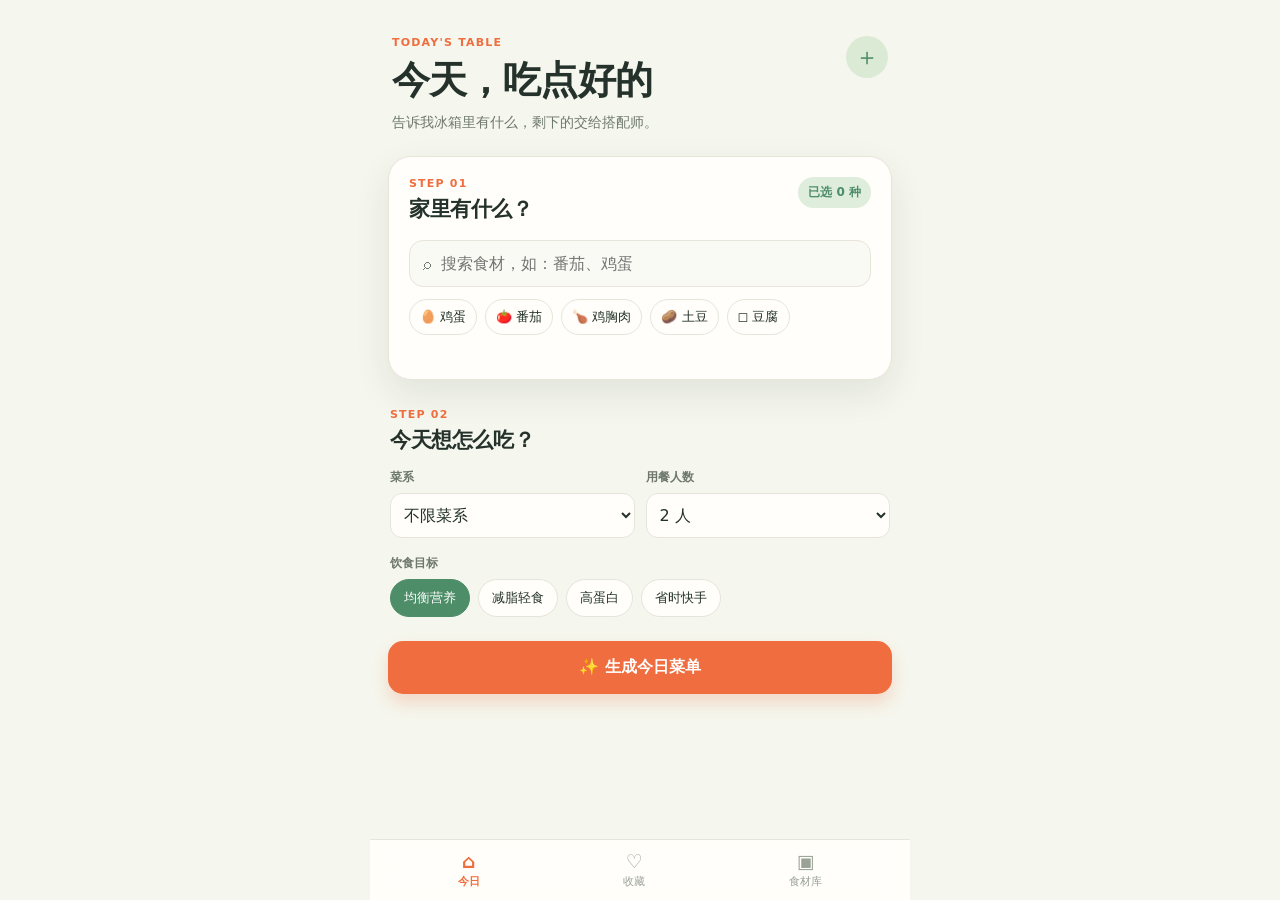
==== index.html @ 6ea45092 "发布今天吃什么智能菜单" ====
<!doctype html>
<html lang="zh-CN">
  <head>
    <meta charset="UTF-8" />
    <meta name="viewport" content="width=device-width, initial-scale=1.0" />
    <meta name="theme-color" content="#f5f6ed" />
    <meta name="description" content="根据家中现有食材和饮食偏好，为你智能搭配今天的菜单。" />
    <meta property="og:title" content="今天吃什么 · 智能菜单" />
    <meta property="og:description" content="告诉我冰箱里有什么，剩下的交给搭配师。" />
    <link rel="manifest" href="./manifest.webmanifest" />
    <link rel="icon" href="./icon.svg" type="image/svg+xml" />
    <title>今天吃什么 · 智能菜单</title>
    <link rel="stylesheet" href="./styles.css" />
  </head>
  <body>
    <main class="app-shell">
      <header class="hero">
        <div class="hero-copy">
          <p class="eyebrow">TODAY'S TABLE</p>
          <h1>今天，吃点好的</h1>
          <p>告诉我冰箱里有什么，剩下的交给搭配师。</p>
        </div>
        <button id="install-button" class="profile-button" type="button" aria-label="安装到设备" title="安装到设备">＋</button>
      </header>

      <section class="card pantry-card" aria-labelledby="pantry-title">
        <div class="section-heading">
          <div>
            <p class="section-kicker">STEP 01</p>
            <h2 id="pantry-title">家里有什么？</h2>
          </div>
          <span id="selected-count" class="count-badge">已选 0 种</span>
        </div>

        <div class="ingredient-search">
          <span aria-hidden="true">⌕</span>
          <input id="ingredient-search" type="search" placeholder="搜索食材，如：番茄、鸡蛋" autocomplete="off" />
        </div>
        <div class="quick-add" aria-label="常用食材">
          <button type="button" class="quick-chip" data-ingredient="鸡蛋">🥚 鸡蛋</button>
          <button type="button" class="quick-chip" data-ingredient="番茄">🍅 番茄</button>
          <button type="button" class="quick-chip" data-ingredient="鸡胸肉">🍗 鸡胸肉</button>
          <button type="button" class="quick-chip" data-ingredient="土豆">🥔 土豆</button>
          <button type="button" class="quick-chip" data-ingredient="豆腐">◻️ 豆腐</button>
        </div>
        <div id="selected-ingredients" class="selected-ingredients" aria-live="polite"></div>
        <div id="ingredient-results" class="ingredient-results" aria-live="polite"></div>
      </section>

      <section class="preferences" aria-labelledby="preference-title">
        <div class="section-heading compact-heading">
          <div>
            <p class="section-kicker">STEP 02</p>
            <h2 id="preference-title">今天想怎么吃？</h2>
          </div>
        </div>
        <div class="preference-row">
          <label>
            <span>菜系</span>
            <select id="cuisine-select">
              <option value="不限">不限菜系</option>
              <option value="家常">家常菜</option>
              <option value="川味">川味</option>
              <option value="粤式">粤式</option>
              <option value="轻食">轻食</option>
            </select>
          </label>
          <label>
            <span>用餐人数</span>
            <select id="people-select">
              <option value="1">1 人</option>
              <option value="2" selected>2 人</option>
              <option value="3">3 人</option>
              <option value="4">4 人</option>
            </select>
          </label>
        </div>
        <p class="option-label">饮食目标</p>
        <div class="goal-options" role="group" aria-label="饮食目标">
          <button type="button" class="goal-chip active" data-goal="均衡营养">均衡营养</button>
          <button type="button" class="goal-chip" data-goal="减脂轻食">减脂轻食</button>
          <button type="button" class="goal-chip" data-goal="高蛋白">高蛋白</button>
          <button type="button" class="goal-chip" data-goal="省时快手">省时快手</button>
        </div>
      </section>

      <button id="recommend-button" class="recommend-button" type="button">
        <span>✨</span> 生成今日菜单
      </button>

      <section id="recommendation" class="recommendation hidden" aria-live="polite">
        <div class="recommendation-topline">
          <div>
            <p class="section-kicker">YOUR MENU</p>
            <h2>为你搭配这一餐</h2>
          </div>
          <button id="refresh-button" class="text-button" type="button">↻ 换一批</button>
        </div>
        <p id="menu-reason" class="menu-reason"></p>
        <div id="dish-list" class="dish-list"></div>
        <div id="nutrition-summary" class="nutrition-summary"></div>
        <button id="shopping-button" class="shopping-button" type="button">查看缺少的食材</button>
      </section>
    </main>

    <nav class="bottom-nav" aria-label="底部导航">
      <button class="nav-item active" type="button"><span>⌂</span>今日</button>
      <button class="nav-item" type="button"><span>♡</span>收藏</button>
      <button class="nav-item" type="button"><span>▣</span>食材库</button>
    </nav>

    <dialog id="recipe-dialog" class="recipe-dialog">
      <button class="dialog-close" type="button" aria-label="关闭">×</button>
      <div id="recipe-content"></div>
    </dialog>
    <dialog id="shopping-dialog" class="shopping-dialog">
      <button class="dialog-close" type="button" aria-label="关闭">×</button>
      <h2>补货清单</h2>
      <p>完成这套餐食，只差这些：</p>
      <ul id="shopping-list"></ul>
      <button class="dialog-action" type="button">保存到采购清单</button>
    </dialog>

    <script src="./app.js"></script>
  </body>
</html>
---- styles.css ----
:root {
  --ink: #24322b;
  --muted: #6e786d;
  --paper: #f5f6ed;
  --card: #fffefa;
  --orange: #ef6d3e;
  --orange-dark: #d9582d;
  --green: #4d8d68;
  --green-light: #dfeddd;
  --line: #e7e5d9;
  --shadow: 0 14px 36px rgba(38, 60, 43, .09);
}

* { box-sizing: border-box; }
body { margin: 0; color: var(--ink); background: var(--paper); font-family: "Microsoft YaHei", "PingFang SC", system-ui, sans-serif; }
button, input, select { font: inherit; }
button { cursor: pointer; }
.app-shell { width: min(100%, 540px); margin: 0 auto; padding: 24px 18px 108px; }
.hero { display: flex; align-items: start; justify-content: space-between; padding: 12px 4px 24px; }
.eyebrow, .section-kicker { margin: 0; color: var(--orange); font-size: 11px; font-weight: 700; letter-spacing: 1.2px; }
.hero h1 { margin: 6px 0 8px; font-size: clamp(31px, 8vw, 38px); letter-spacing: -.9px; }
.hero p:not(.eyebrow) { margin: 0; color: var(--muted); font-size: 14px; }
.profile-button { border: 0; border-radius: 50%; background: #dbead4; width: 42px; height: 42px; color: var(--green); font-size: 24px; font-weight: 400; line-height: 1; }
.profile-button.install-ready { background: var(--green); color: #fff; }
.card { padding: 20px; border: 1px solid var(--line); border-radius: 23px; background: var(--card); box-shadow: var(--shadow); }
.section-heading { display: flex; align-items: start; justify-content: space-between; gap: 12px; }
.section-heading h2, .recommendation h2 { margin: 5px 0 0; font-size: 21px; letter-spacing: -.4px; }
.count-badge { padding: 7px 10px; border-radius: 999px; color: var(--green); background: var(--green-light); font-size: 12px; font-weight: 700; white-space: nowrap; }
.ingredient-search { display: flex; gap: 10px; align-items: center; margin: 17px 0 12px; padding: 0 13px; border: 1px solid var(--line); border-radius: 14px; background: #fafaf4; color: var(--muted); }
.ingredient-search input { width: 100%; padding: 13px 0; border: 0; outline: 0; background: transparent; color: var(--ink); }
.quick-add, .goal-options, .selected-ingredients { display: flex; flex-wrap: wrap; gap: 8px; }
.quick-chip, .goal-chip, .ingredient-option { border: 1px solid var(--line); border-radius: 999px; background: var(--card); color: var(--ink); font-size: 13px; }
.quick-chip { padding: 8px 10px; }
.quick-chip:hover, .goal-chip:hover { border-color: #aacbaf; background: #f1f8ed; }
.selected-ingredients { margin-top: 16px; }
.selected-tag { display: inline-flex; align-items: center; gap: 7px; padding: 8px 11px; border-radius: 10px; background: #f9e7dd; color: #a84828; font-size: 13px; font-weight: 700; }
.selected-tag button { border: 0; padding: 0; background: transparent; color: inherit; font-size: 17px; line-height: 12px; }
.ingredient-results { display: grid; gap: 8px; margin-top: 8px; }
.ingredient-option { padding: 10px; text-align: left; }
.preferences { padding: 28px 2px 24px; }
.compact-heading { margin-bottom: 15px; }
.preference-row { display: grid; grid-template-columns: 1fr 1fr; gap: 11px; }
label span, .option-label { display: block; margin: 0 0 7px; color: var(--muted); font-size: 12px; font-weight: 700; }
select { width: 100%; padding: 11px 9px; border: 1px solid var(--line); border-radius: 12px; outline-color: var(--green); background: var(--card); color: var(--ink); }
.option-label { margin-top: 17px; }
.goal-chip { padding: 9px 13px; }
.goal-chip.active { border-color: var(--green); background: var(--green); color: white; }
.recommend-button { width: 100%; padding: 16px; border: 0; border-radius: 15px; background: var(--orange); color: #fff; box-shadow: 0 9px 16px rgba(239,109,62,.22); font-size: 16px; font-weight: 700; transition: transform .2s, background .2s; }
.recommend-button:hover { background: var(--orange-dark); transform: translateY(-1px); }
.recommendation { margin-top: 30px; padding: 22px 20px; border-radius: 23px; background: #e8f1df; }
.hidden { display: none; }
.recommendation-topline { display: flex; align-items: start; justify-content: space-between; }
.text-button { border: 0; padding: 7px 0 7px 10px; background: transparent; color: var(--green); font-size: 13px; font-weight: 700; }
.menu-reason { margin: 11px 0 17px; color: #58705d; font-size: 13px; line-height: 1.55; }
.dish-list { display: grid; gap: 11px; }
.dish-card { display: grid; grid-template-columns: 54px 1fr auto; align-items: center; gap: 12px; padding: 11px; border: 0; border-radius: 16px; background: var(--card); text-align: left; color: var(--ink); box-shadow: 0 3px 9px rgba(52,76,52,.06); }
.dish-emoji { display: grid; place-items: center; width: 54px; height: 54px; border-radius: 13px; background: #f8e9d7; font-size: 28px; }
.dish-card:nth-child(2) .dish-emoji { background: #e5eee1; }
.dish-card:nth-child(3) .dish-emoji { background: #f1e9cf; }
.dish-name { display: block; margin-bottom: 5px; font-size: 15px; font-weight: 700; }
.dish-meta { color: var(--muted); font-size: 12px; }
.dish-arrow { color: var(--orange); font-size: 21px; }
.nutrition-summary { display: flex; justify-content: space-around; margin: 17px 0; padding: 13px 0; border-top: 1px solid #cdddca; border-bottom: 1px solid #cdddca; }
.nutrition-summary div { text-align: center; }
.nutrition-summary strong { display: block; color: var(--green); font-size: 16px; }
.nutrition-summary span { color: var(--muted); font-size: 11px; }
.shopping-button, .dialog-action { width: 100%; padding: 12px; border: 1px solid var(--green); border-radius: 12px; background: transparent; color: var(--green); font-size: 14px; font-weight: 700; }
.bottom-nav { position: fixed; z-index: 2; bottom: 0; left: 50%; display: flex; justify-content: space-around; width: min(100%, 540px); padding: 9px 16px max(10px, env(safe-area-inset-bottom)); transform: translateX(-50%); border-top: 1px solid var(--line); background: rgba(255,254,250,.95); backdrop-filter: blur(12px); }
.nav-item { display: grid; gap: 2px; border: 0; background: transparent; color: #9aa297; font-size: 11px; }
.nav-item span { font-size: 19px; }
.nav-item.active { color: var(--orange); font-weight: 700; }
dialog { width: min(calc(100% - 32px), 460px); border: 0; border-radius: 23px; color: var(--ink); background: var(--card); box-shadow: 0 22px 60px rgba(0,0,0,.22); }
dialog::backdrop { background: rgba(28, 47, 35, .36); }
.recipe-dialog { padding: 28px 23px 23px; }
.shopping-dialog { padding: 30px 24px 23px; }
.dialog-close { float: right; border: 0; background: transparent; color: var(--muted); font-size: 28px; line-height: 22px; }
.recipe-category { color: var(--orange); font-size: 12px; font-weight: 700; letter-spacing: 1px; }
.recipe-title { margin: 7px 0; font-size: 25px; }
.recipe-info { margin: 0; color: var(--muted); font-size: 13px; }
.recipe-section-title { margin: 21px 0 9px; font-size: 15px; }
.recipe-ingredients, .recipe-steps, .shopping-dialog ul { margin: 0; padding-left: 20px; color: #45584a; font-size: 14px; line-height: 1.9; }
.shopping-dialog h2 { margin: 0 0 7px; }
.shopping-dialog p { margin: 0 0 14px; color: var(--muted); font-size: 14px; }
.dialog-action { margin-top: 19px; background: var(--green); color: #fff; }
@media (max-width: 360px) { .app-shell { padding-inline: 13px; } .dish-card { grid-template-columns: 48px 1fr auto; gap: 9px; } .dish-emoji { width: 48px; height: 48px; } }
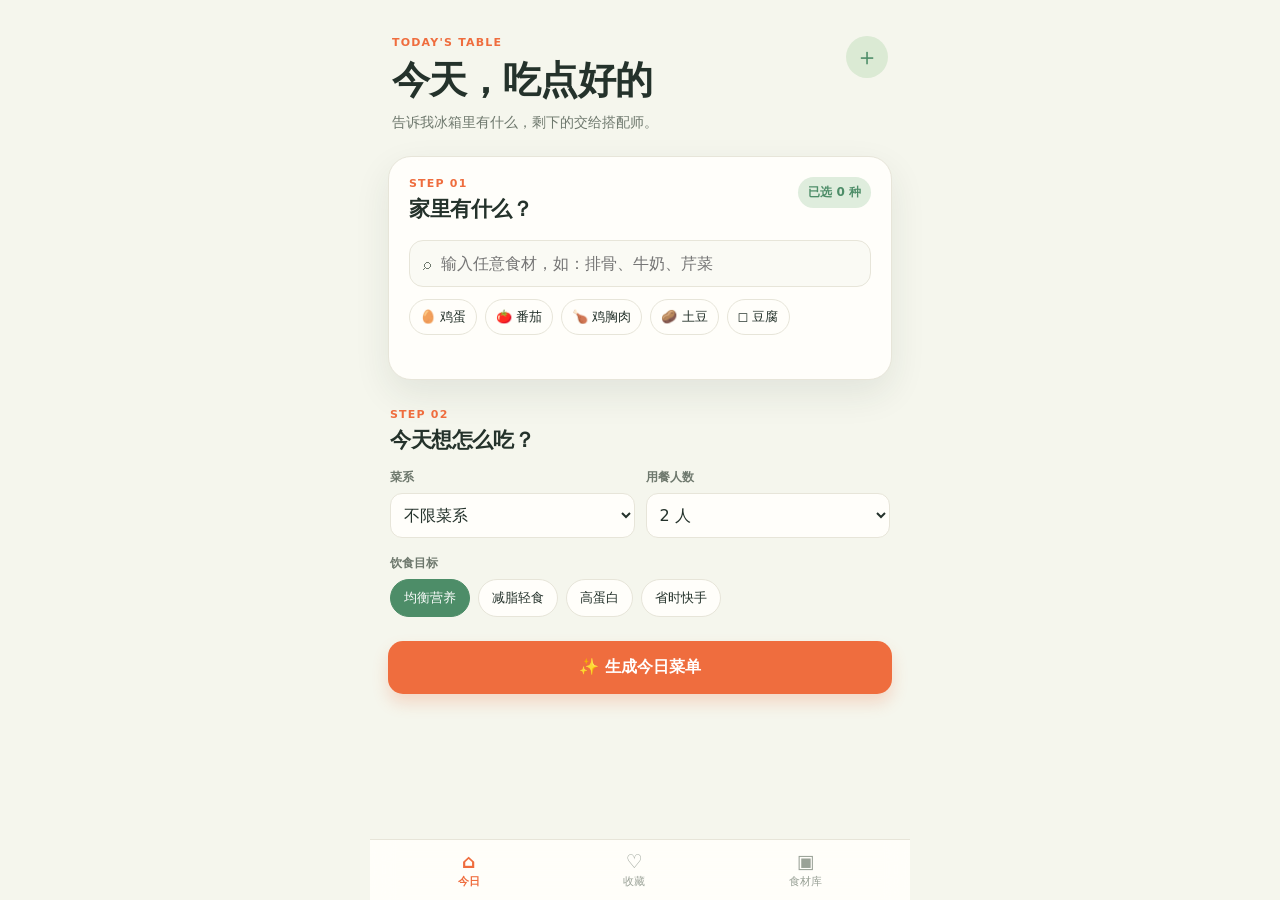
==== commit 60c41cd8: "扩充食材库与详细菜谱" ====
--- a/index.html
+++ b/index.html
@@ -34,7 +34,7 @@
 
         <div class="ingredient-search">
           <span aria-hidden="true">⌕</span>
-          <input id="ingredient-search" type="search" placeholder="搜索食材，如：番茄、鸡蛋" autocomplete="off" />
+          <input id="ingredient-search" type="search" placeholder="输入任意食材，如：排骨、牛奶、芹菜" autocomplete="off" />
         </div>
         <div class="quick-add" aria-label="常用食材">
           <button type="button" class="quick-chip" data-ingredient="鸡蛋">🥚 鸡蛋</button>
